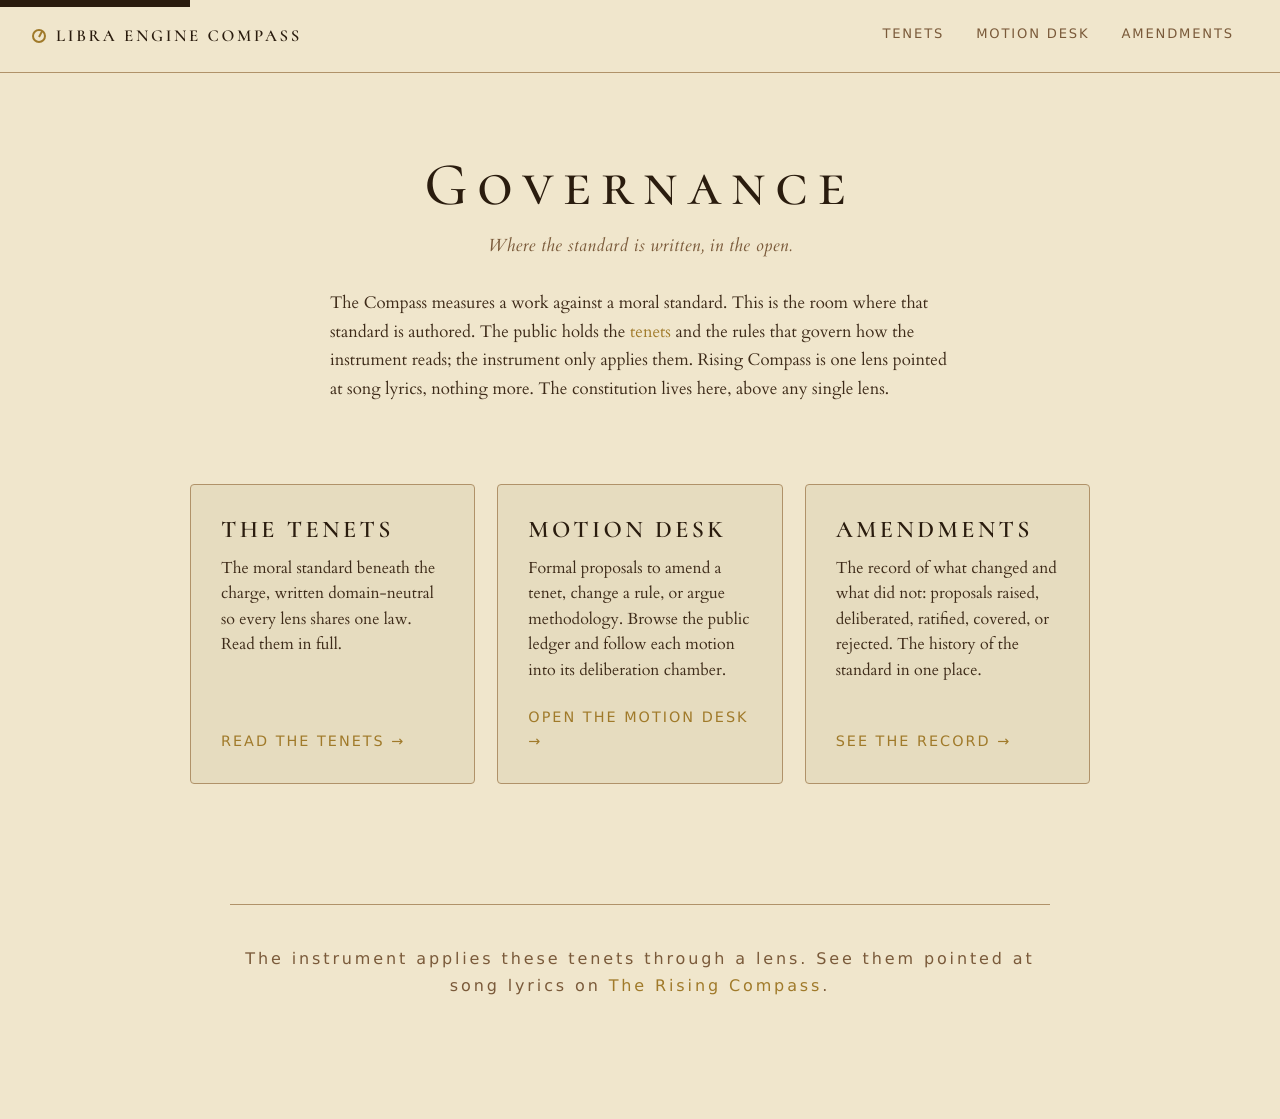
==== backend/governance/static/index.html @ 4e9e2b90 "Decoupling Part 2 Cut 2: the legislature (venue + write-back + edition adoption) The lecg governance" ====
<!DOCTYPE html>
<html lang="en">
<head>
  <meta charset="UTF-8">
  <meta name="viewport" content="width=device-width, initial-scale=1.0">
  <title>Governance &middot; Libra Engine Compass</title>
  <meta name="description" content="The governance venue of the Libra Engine Compass: where the public authors the standard the instrument applies. Read the tenets, the motions in front of them, and the amendment record.">
  <link rel="canonical" href="https://lecg.libraengine.com/">
  <meta property="og:type" content="website">
  <meta property="og:url" content="https://lecg.libraengine.com/">
  <meta property="og:title" content="Governance &middot; Libra Engine Compass">
  <meta property="og:description" content="Where the public authors the standard the instrument applies. Tenets, motions, and the amendment record.">

  <link rel="preconnect" href="https://fonts.googleapis.com">
  <link rel="preconnect" href="https://fonts.gstatic.com" crossorigin>
  <link href="https://fonts.googleapis.com/css2?family=Cardo:ital,wght@0,400;0,700;1,400&family=Cormorant+SC:wght@400;500;600;700&display=swap" rel="stylesheet">

  <link rel="stylesheet" href="motion-desk/motion-desk.css">
  <link rel="stylesheet" href="venue.css">
</head>
<body>
  <a class="skip-nav" href="#main">Skip to content</a>

  <header class="lecg-header">
    <a class="lecg-wordmark" href="/" aria-label="Libra Engine Compass governance home">
      <span class="lecg-wordmark-mark" aria-hidden="true"></span>
      <span>Libra Engine Compass</span>
    </a>
    <nav class="lecg-nav" aria-label="Governance sections">
      <a href="/tenets/">Tenets</a>
      <a href="/motion-desk/">Motion Desk</a>
      <a href="/amendments/">Amendments</a>
    </nav>
  </header>

  <main id="main" class="md-main">

    <section class="md-hero">
      <h1 class="md-title">Governance</h1>
      <p class="md-kicker">Where the standard is written, in the open.</p>
      <p class="md-preamble">
        The Compass measures a work against a moral standard. This is the
        room where that standard is authored. The public holds the
        <a href="/tenets/">tenets</a> and the rules that govern how the
        instrument reads; the instrument only applies them. Rising Compass is
        one lens pointed at song lyrics, nothing more. The constitution lives
        here, above any single lens.
      </p>
    </section>

    <section class="md-doors" aria-label="Where to go">
      <div class="md-door-grid lecg-door-grid">
        <a class="md-door" href="/tenets/">
          <h3 class="md-door-title">The Tenets</h3>
          <p class="md-door-body">
            The moral standard beneath the charge, written domain-neutral so
            every lens shares one law. Read them in full.
          </p>
          <span class="md-door-cta">Read the tenets &rarr;</span>
        </a>
        <a class="md-door" href="/motion-desk/">
          <h3 class="md-door-title">Motion Desk</h3>
          <p class="md-door-body">
            Formal proposals to amend a tenet, change a rule, or argue
            methodology. Browse the public ledger and follow each motion into
            its deliberation chamber.
          </p>
          <span class="md-door-cta">Open the Motion Desk &rarr;</span>
        </a>
        <a class="md-door" href="/amendments/">
          <h3 class="md-door-title">Amendments</h3>
          <p class="md-door-body">
            The record of what changed and what did not: proposals raised,
            deliberated, ratified, covered, or rejected. The history of the
            standard in one place.
          </p>
          <span class="md-door-cta">See the record &rarr;</span>
        </a>
      </div>
    </section>

    <footer class="md-footer">
      <p class="footer-note">
        The instrument applies these tenets through a lens. See them pointed at song lyrics on <a href="https://risingcompass.net/tenets/">The Rising Compass</a>.
      </p>
    </footer>

  </main>

</body>
</html>
---- backend/governance/static/motion-desk/motion-desk.css ----
/* ==========================================================================
   Motion Desk -- formal proposal venue.
   Shares the dark Tenets / Amendments aesthetic (Cardo + Cormorant SC).
   Form vocabulary borrowed from the rest of the site (rc-* tokens) so
   inputs read as part of RC rather than a transplanted form.
   ========================================================================== */

:root {
  /* Cream/brown deliberation palette. Mirrors the tenets dark theme
     but inverted for the venue surfaces (motion desk, amendments,
     chamber). Tenets stay dark on purpose -- the constitution and its
     deliberation room are visually distinct. */
  --md-bg: #f0e6cc;            /* page background (warm cream) */
  --md-bg-soft: #e6dcbf;       /* card / panel surfaces */
  --md-bg-input: #f7efd8;      /* form inputs, raised surfaces */
  --md-ink: #3d2a18;           /* body text (rich brown) */
  --md-ink-bright: #2a1c0e;    /* headings, labels (deep brown) */
  --md-ink-dim: #7a5a3a;       /* chrome (faded brown) */
  --md-rule: #b09269;          /* borders (warm tan) */
  --md-rule-soft: #d4c39b;     /* subtle dividers */
  --md-gold: #a07a2a;          /* gold accent deepened for cream contrast */
  --md-accent: #00a888;        /* teal accent deepened for cream */
  --md-status-filed: #966619;
  --md-status-in-deliberation: #1e5fb0;
  --md-status-ratified: #1f8a3a;
  --md-status-covered: #6f5635;
  --md-status-rejected: #b02824;
  --md-status-challenge: #6a2c9e;

  /* Type stacks. Cormorant SC is reserved for actual heading titles
     only (page H1s, section labels, gate H2, motion / door H3). All
     other chrome -- labels, badges, buttons, tabs, eyebrows, status
     chips -- uses the system sans stack for a quieter read. */
  --md-font-title: 'Cormorant SC', serif;
  --md-font-chrome: -apple-system, BlinkMacSystemFont, "Segoe UI", system-ui, sans-serif;
}

*, *::before, *::after { box-sizing: border-box; }

html, body {
  margin: 0;
  padding: 0;
  background: var(--md-bg);
  color: var(--md-ink);
}

body {
  font-family: 'Cardo', Georgia, 'Times New Roman', serif;
  font-size: 18px;
  line-height: 1.7;
  -webkit-font-smoothing: antialiased;
  -moz-osx-font-smoothing: grayscale;
  text-rendering: geometricPrecision;
}

.sr-only {
  position: absolute; width: 1px; height: 1px;
  padding: 0; margin: -1px; overflow: hidden;
  clip: rect(0, 0, 0, 0); white-space: nowrap; border: 0;
}

.skip-nav {
  position: absolute; top: -40px; left: 0;
  background: var(--md-ink-bright); color: var(--md-bg);
  padding: 8px 16px; z-index: 100;
  text-decoration: none;
  font-family: var(--md-font-chrome);
  letter-spacing: 0.08em;
}
.skip-nav:focus { top: 0; }

/* ----- Main layout ----- */

.md-main {
  max-width: 980px;
  margin: 0 auto;
  padding: 80px 32px 120px;
}

/* ----- Hero ----- */

.md-hero {
  max-width: 720px;
  margin: 0 auto 80px;
  text-align: center;
}

.md-title {
  font-family: var(--md-font-title);
  font-weight: 500;
  font-size: clamp(2.4rem, 5vw, 3.8rem);
  letter-spacing: 0.16em;
  color: var(--md-ink-bright);
  margin: 0 0 12px;
  line-height: 1.1;
}

.md-kicker {
  font-family: 'Cardo', serif;
  font-style: italic;
  font-size: 1.1rem;
  color: var(--md-ink-dim);
  margin: 0 0 28px;
  letter-spacing: 0.02em;
}

/* Small label above the H1 on sub-pages -- breadcrumb-style back link. */
.md-eyebrow {
  font-family: var(--md-font-chrome);
  font-size: 0.78rem;
  letter-spacing: 0.22em;
  text-transform: uppercase;
  color: var(--md-ink-dim);
  margin: 0 0 14px;
}
.md-eyebrow a {
  color: var(--md-ink-dim);
  text-decoration: none;
  border-bottom: 1px solid transparent;
  transition: color 0.2s, border-color 0.2s;
}
.md-eyebrow a:hover {
  color: var(--md-gold);
  border-bottom-color: var(--md-gold);
}

.md-preamble {
  font-size: 1.05rem;
  line-height: 1.7;
  color: var(--md-ink);
  margin: 0 auto;
  max-width: 620px;
  text-align: left;
}

.md-preamble a, .md-record-help a, .md-form-help a, .footer-note a {
  color: var(--md-gold);
  text-decoration: none;
  border-bottom: 1px solid transparent;
  transition: border-color 0.2s;
}
.md-preamble a:hover, .md-record-help a:hover, .md-form-help a:hover, .footer-note a:hover {
  border-bottom-color: var(--md-gold);
}

/* ----- Section labels ----- */

.md-section-label {
  font-family: var(--md-font-title);
  font-weight: 600;
  font-size: clamp(1.3rem, 2.2vw, 1.7rem);
  letter-spacing: 0.18em;
  color: var(--md-ink-bright);
  margin: 0 0 24px;
  text-transform: uppercase;
}

/* ----- Guardrails ----- */

.md-guardrails {
  margin: 0 0 80px;
}

.md-guard-grid {
  display: grid;
  grid-template-columns: 1.1fr 1fr 1fr;
  gap: 18px;
}

.md-guard {
  padding: 22px 22px 20px;
  background: var(--md-bg-soft);
  border: 1px solid var(--md-gold);
  border-radius: 2px;
}
.md-guard h3 {
  font-family: var(--md-font-chrome);
  font-size: 0.92rem;
  letter-spacing: 0.14em;
  text-transform: uppercase;
  color: var(--md-gold);
  margin: 0 0 8px;
  font-weight: 600;
}
.md-guard p {
  font-family: 'Cardo', serif;
  font-size: 0.98rem;
  line-height: 1.55;
  color: var(--md-ink);
  margin: 0;
}
.md-guard-alt {
  border-color: var(--md-rule);
}
.md-guard-alt h3 {
  color: var(--md-ink-dim);
}
.md-guard a {
  color: var(--md-accent);
  text-decoration: none;
  border-bottom: 1px solid transparent;
}
.md-guard a:hover { border-bottom-color: var(--md-accent); }

/* ----- Gate (auth state aware) ----- */

.md-gate {
  max-width: 720px;
  margin: 0 auto 60px;
  padding: 28px 26px;
  background: var(--md-bg-soft);
  border: 1px solid var(--md-rule);
  border-radius: 2px;
  text-align: left;
}

.md-loading {
  font-family: 'Cardo', serif;
  font-style: italic;
  color: var(--md-ink-dim);
  margin: 0;
}

.md-gate-title {
  font-family: var(--md-font-title);
  font-size: 1rem;
  letter-spacing: 0.16em;
  text-transform: uppercase;
  color: var(--md-ink-bright);
  margin: 0 0 8px;
  font-weight: 600;
}

.md-gate-body {
  font-family: 'Cardo', serif;
  font-size: 1rem;
  line-height: 1.6;
  color: var(--md-ink);
  margin: 0 0 16px;
}
.md-gate-body a {
  color: var(--md-gold);
  text-decoration: none;
  border-bottom: 1px solid transparent;
}
.md-gate-body a:hover { border-bottom-color: var(--md-gold); }

.md-gate-cta {
  display: inline-flex;
  align-items: center;
  gap: 8px;
  padding: 11px 22px;
  background: transparent;
  border: 1px solid var(--md-gold);
  border-radius: 2px;
  color: var(--md-gold);
  text-decoration: none;
  font-family: var(--md-font-chrome);
  font-weight: 500;
  font-size: 0.9rem;
  letter-spacing: 0.16em;
  text-transform: uppercase;
  transition: background 0.2s, color 0.2s;
}
.md-gate-cta:hover {
  background: var(--md-ink-bright);
  color: var(--md-bg);
  border-color: var(--md-ink-bright);
}

.md-gate-meta {
  font-family: 'Cardo', serif;
  font-size: 0.88rem;
  font-style: italic;
  color: var(--md-ink-dim);
  margin: 14px 0 0;
}

/* ----- Filing surface ----- */

.md-file {
  max-width: 760px;
  margin: 0 auto 80px;
}

.md-tabbar {
  display: flex;
  gap: 0;
  border-bottom: 1px solid var(--md-rule);
  margin-bottom: 28px;
}

.md-tab {
  flex: 0 0 auto;
  padding: 12px 18px;
  background: transparent;
  border: none;
  border-bottom: 2px solid transparent;
  color: var(--md-ink-dim);
  font-family: var(--md-font-chrome);
  font-weight: 500;
  font-size: 0.85rem;
  letter-spacing: 0.14em;
  text-transform: uppercase;
  cursor: pointer;
  margin-bottom: -1px;
  transition: color 0.2s, border-color 0.2s;
  text-decoration: none;        /* anchors */
}
.md-tab:hover { color: var(--md-ink); }
.md-tab.active {
  color: var(--md-gold);
  border-bottom-color: var(--md-gold);
}

/* Cross-page tabbar: same look, centered under the hero. */
.md-tabbar-routed {
  max-width: 820px;
  margin: 0 auto 36px;
  justify-content: center;
}

.md-form {
  display: flex;
  flex-direction: column;
  gap: 22px;
}

.md-form-help {
  font-family: 'Cardo', serif;
  font-size: 0.98rem;
  line-height: 1.55;
  color: var(--md-ink-dim);
  margin: 0;
  padding: 14px 18px;
  background: var(--md-bg-soft);
  border-left: 2px solid var(--md-gold);
  border-radius: 0 2px 2px 0;
}
.md-form-help em {
  color: var(--md-ink);
  font-style: italic;
}

.md-field {
  display: flex;
  flex-direction: column;
  gap: 6px;
}

.md-field[hidden] {
  display: none;
}

.md-field label {
  font-family: var(--md-font-chrome);
  font-size: 1.17rem;
  letter-spacing: 0.16em;
  text-transform: uppercase;
  color: var(--md-ink-bright);
  font-weight: 600;
  display: flex;
  justify-content: space-between;
  align-items: baseline;
  gap: 12px;
}

.md-field .md-counter {
  font-family: 'Cardo', serif;
  font-style: italic;
  font-size: 0.78rem;
  letter-spacing: 0.02em;
  color: var(--md-ink-dim);
  text-transform: none;
  font-weight: 400;
}
.md-field .md-counter.under {
  color: var(--md-status-rejected);
}

.md-optional {
  font-family: 'Cardo', serif;
  font-style: italic;
  font-size: 0.78rem;
  letter-spacing: 0.02em;
  color: var(--md-ink-dim);
  text-transform: none;
  font-weight: 400;
}
.md-optional a {
  color: var(--md-accent);
  text-decoration: none;
  border-bottom: 1px solid transparent;
}
.md-optional a:hover { border-bottom-color: var(--md-accent); }

.md-field input[type="text"],
.md-field input[type="search"],
.md-field textarea,
.md-field select {
  width: 100%;
  padding: 11px 14px;
  background: var(--md-bg-input);
  color: var(--md-ink-bright);
  border: 1px solid var(--md-rule);
  border-radius: 2px;
  font-family: 'Cardo', serif;
  font-size: 1rem;
  line-height: 1.55;
  outline: none;
  transition: border-color 0.2s;
}
.md-field textarea {
  resize: vertical;
  min-height: 80px;
}
.md-field input:focus,
.md-field textarea:focus,
.md-field select:focus {
  border-color: var(--md-gold);
}

/* ----- Song search dropdown ----- */

.md-search-results {
  position: relative;
  background: var(--md-bg-input);
  border: 1px solid var(--md-rule);
  border-top: none;
  max-height: 260px;
  overflow-y: auto;
  margin-top: -4px;
}
.md-search-result {
  padding: 9px 14px;
  font-family: 'Cardo', serif;
  font-size: 0.95rem;
  color: var(--md-ink);
  cursor: pointer;
  border-bottom: 1px solid var(--md-rule-soft);
  display: flex;
  flex-direction: column;
  gap: 2px;
}
.md-search-result:last-child { border-bottom: none; }
.md-search-result:hover, .md-search-result.focused {
  background: var(--md-rule-soft);
  color: var(--md-ink-bright);
}
.md-search-result .meta {
  font-family: 'Cardo', serif;
  font-style: italic;
  font-size: 0.82rem;
  color: var(--md-ink-dim);
}
.md-search-empty {
  padding: 10px 14px;
  font-family: 'Cardo', serif;
  font-style: italic;
  font-size: 0.9rem;
  color: var(--md-ink-dim);
}

.md-selected-song {
  margin-top: 6px;
  padding: 10px 14px;
  background: var(--md-bg-input);
  border: 1px solid var(--md-gold);
  border-radius: 2px;
  font-family: 'Cardo', serif;
  font-size: 0.95rem;
  color: var(--md-ink-bright);
  display: flex;
  align-items: center;
  gap: 10px;
}
.md-selected-label {
  font-family: var(--md-font-chrome);
  font-size: 0.72rem;
  letter-spacing: 0.14em;
  text-transform: uppercase;
  color: var(--md-gold);
  font-weight: 600;
}
.md-selected-text { flex: 1; }
.md-selected-clear {
  background: transparent;
  border: none;
  color: var(--md-ink-dim);
  font-size: 1.4rem;
  line-height: 1;
  padding: 0 2px;
  cursor: pointer;
}
.md-selected-clear:hover { color: var(--md-status-rejected); }

/* ----- Submit button + status ----- */

.md-form-actions {
  display: flex;
  align-items: center;
  gap: 18px;
  flex-wrap: wrap;
  margin-top: 6px;
}

.md-submit {
  padding: 12px 26px;
  background: transparent;
  border: 1px solid var(--md-gold);
  border-radius: 2px;
  color: var(--md-gold);
  font-family: var(--md-font-chrome);
  font-weight: 500;
  font-size: 0.95rem;
  letter-spacing: 0.16em;
  text-transform: uppercase;
  cursor: pointer;
  transition: background 0.2s, color 0.2s;
}
.md-submit:hover:not(:disabled) {
  background: var(--md-ink-bright);
  color: var(--md-bg);
  border-color: var(--md-ink-bright);
}
.md-submit:disabled {
  opacity: 0.5;
  cursor: not-allowed;
}

.md-form-status {
  font-family: 'Cardo', serif;
  font-size: 0.92rem;
  margin: 0;
  flex: 1;
  min-width: 0;
}
.md-form-status.success { color: var(--md-status-ratified); }
.md-form-status.error { color: var(--md-status-rejected); }

/* ----- Public record list ----- */

.md-record {
  max-width: 820px;
  margin: 0 auto;
}

.md-record-help {
  font-family: 'Cardo', serif;
  font-style: italic;
  font-size: 0.98rem;
  color: var(--md-ink-dim);
  margin: 0 0 24px;
}

.md-filter-row {
  display: flex;
  flex-wrap: wrap;
  gap: 4px;
  margin-bottom: 14px;
}

.md-filter {
  padding: 6px 14px;
  background: transparent;
  border: 1px solid var(--md-rule);
  border-radius: 2px;
  color: var(--md-ink-dim);
  font-family: var(--md-font-chrome);
  font-weight: 500;
  font-size: 0.78rem;
  letter-spacing: 0.12em;
  text-transform: uppercase;
  cursor: pointer;
  transition: border-color 0.2s, color 0.2s;
}
.md-filter:hover {
  border-color: var(--md-gold);
  color: var(--md-gold);
}
.md-filter.active {
  border-color: var(--md-gold);
  color: var(--md-gold);
}

.md-record-list {
  display: flex;
  flex-direction: column;
  gap: 14px;
  margin-top: 22px;
}

.md-motion {
  padding: 20px 22px;
  background: var(--md-bg-soft);
  border: 1px solid var(--md-rule);
  border-left: 3px solid var(--md-status-color, var(--md-rule));
  border-radius: 2px;
}

.md-motion-head {
  display: flex;
  flex-wrap: wrap;
  align-items: center;
  gap: 10px;
  margin-bottom: 10px;
  font-family: var(--md-font-chrome);
  font-size: 0.78rem;
  letter-spacing: 0.12em;
  text-transform: uppercase;
}
.md-motion-type {
  color: var(--md-status-color, var(--md-ink-dim));
  font-weight: 700;
}
.md-motion-status {
  padding: 2px 8px;
  background: var(--md-bg-input);
  border: 1px solid var(--md-status-color, var(--md-rule));
  color: var(--md-status-color, var(--md-ink-dim));
  border-radius: 2px;
  letter-spacing: 0.12em;
}
.md-motion-filer {
  color: var(--md-ink);
  font-family: 'Cardo', serif;
  font-size: 0.85rem;
  letter-spacing: 0.02em;
  font-style: italic;
  text-transform: none;
}
.md-motion-verified {
  font-family: var(--md-font-chrome);
  font-weight: 600;
  font-size: 0.65rem;
  letter-spacing: 0.14em;
  background: var(--md-accent);
  color: var(--md-bg);
  padding: 1px 6px;
  border-radius: 2px;
}
.md-motion-date {
  color: var(--md-ink-dim);
  font-family: 'Cardo', serif;
  font-size: 0.85rem;
  letter-spacing: 0.02em;
  text-transform: none;
  margin-left: auto;
}

.md-motion-claim {
  font-family: var(--md-font-title);
  font-size: 1.2rem;
  font-weight: 500;
  color: var(--md-ink-bright);
  margin: 0 0 8px;
  line-height: 1.3;
  letter-spacing: 0.02em;
}

.md-motion-target {
  font-family: 'Cardo', serif;
  font-size: 0.92rem;
  color: var(--md-ink-dim);
  margin: 0 0 10px;
}
.md-motion-target b { color: var(--md-ink); font-weight: 700; }
.md-motion-target code {
  font-family: 'Courier New', monospace;
  color: var(--md-gold);
  background: var(--md-bg-input);
  padding: 1px 6px;
  border-radius: 2px;
  font-size: 0.88rem;
}

.md-motion-reasoning {
  font-family: 'Cardo', serif;
  font-size: 0.98rem;
  line-height: 1.65;
  color: var(--md-ink);
  margin: 6px 0 0;
  white-space: pre-wrap;
  word-wrap: break-word;
  max-height: 6em;
  overflow: hidden;
  position: relative;
}
.md-motion-reasoning.expanded { max-height: none; }
.md-motion-reasoning.collapsed::after {
  content: '';
  position: absolute;
  bottom: 0; left: 0; right: 0;
  height: 1.6em;
  background: linear-gradient(180deg, transparent, var(--md-bg-soft));
  pointer-events: none;
}

.md-motion-expand {
  background: transparent;
  border: none;
  color: var(--md-gold);
  font-family: var(--md-font-chrome);
  font-size: 0.78rem;
  letter-spacing: 0.12em;
  text-transform: uppercase;
  cursor: pointer;
  margin-top: 6px;
  padding: 0;
}

.md-motion-citations {
  margin: 10px 0 0;
  font-family: 'Cardo', serif;
  font-size: 0.88rem;
  color: var(--md-ink-dim);
}
.md-motion-citations a {
  color: var(--md-accent);
  text-decoration: none;
  word-break: break-all;
}
.md-motion-citations a:hover { text-decoration: underline; }
.md-motion-citations .label {
  font-family: var(--md-font-chrome);
  font-size: 0.7rem;
  letter-spacing: 0.14em;
  text-transform: uppercase;
  color: var(--md-ink-dim);
  margin-right: 6px;
}

.md-motion-resolution {
  margin: 12px 0 0;
  padding: 10px 14px;
  background: var(--md-bg-input);
  border-left: 2px solid var(--md-status-color, var(--md-gold));
}
.md-motion-resolution .label {
  display: block;
  font-family: var(--md-font-chrome);
  font-size: 0.7rem;
  letter-spacing: 0.14em;
  text-transform: uppercase;
  color: var(--md-status-color, var(--md-ink-dim));
  margin-bottom: 4px;
  font-weight: 600;
}
.md-motion-resolution p {
  font-family: 'Cardo', serif;
  font-size: 0.95rem;
  line-height: 1.6;
  color: var(--md-ink);
  margin: 0;
}

.md-motion-chamber-link {
  display: inline-block;
  margin-top: 12px;
  font-family: var(--md-font-chrome);
  font-size: 0.82rem;
  letter-spacing: 0.12em;
  text-transform: uppercase;
  color: var(--md-gold);
  text-decoration: none;
  border-bottom: 1px solid transparent;
  transition: border-color 0.15s;
}
.md-motion-chamber-link:hover { border-bottom-color: var(--md-gold); }

.md-empty {
  font-family: 'Cardo', serif;
  font-style: italic;
  font-size: 0.95rem;
  color: var(--md-ink-dim);
  padding: 12px 0;
  margin: 0;
}

/* ----- Footer ----- */

.md-footer {
  margin: 120px auto 0;
  padding-top: 40px;
  border-top: 1px solid var(--md-rule);
  text-align: center;
  max-width: 820px;
}

.footer-note {
  font-family: var(--md-font-chrome);
  font-size: 1rem;
  letter-spacing: 0.18em;
  color: var(--md-ink-dim);
  margin: 0;
}

/* ----- Landing page: two doors ----- */

.md-doors {
  max-width: 900px;
  margin: 0 auto 60px;
}

.md-door-grid {
  display: grid;
  grid-template-columns: 1fr 1fr;
  gap: 22px;
}

.md-door {
  display: flex;
  flex-direction: column;
  padding: 32px 30px 28px;
  background: var(--md-bg-soft);
  border: 1px solid var(--md-rule);
  border-radius: 4px;
  text-decoration: none;
  color: var(--md-ink);
  transition: border-color 0.2s, transform 0.2s, box-shadow 0.2s;
}
.md-door:hover {
  border-color: var(--md-gold);
  transform: translateY(-2px);
  box-shadow: 0 8px 24px rgba(0, 0, 0, 0.08);
}

.md-door-title {
  font-family: var(--md-font-title);
  font-weight: 600;
  font-size: 1.5rem;
  letter-spacing: 0.14em;
  text-transform: uppercase;
  color: var(--md-ink-bright);
  margin: 0 0 12px;
  line-height: 1.1;
}

.md-door-body {
  font-family: 'Cardo', serif;
  font-size: 1rem;
  line-height: 1.6;
  color: var(--md-ink);
  margin: 0 0 22px;
  flex: 1;
}

.md-door-cta {
  font-family: var(--md-font-chrome);
  font-weight: 500;
  font-size: 0.9rem;
  letter-spacing: 0.14em;
  text-transform: uppercase;
  color: var(--md-gold);
}
.md-door:hover .md-door-cta {
  color: var(--md-ink-bright);
}

@media (max-width: 760px) {
  .md-door-grid { grid-template-columns: 1fr; }
  .md-door { padding: 26px 22px 22px; }
}

/* ----- File-a-motion: subtle panel emphasis ----- */

.md-file {
  /* Slightly deeper cream than the page background so the form area
     reads as its own room. No inversion needed -- the whole page is
     already cream. */
  background: #e8ddc0;
  padding: 36px 36px 40px;
  border-radius: 4px;
  border: 1px solid var(--md-rule-soft);
  box-shadow: 0 1px 0 rgba(0, 0, 0, 0.04);
}

/* The form-help banner inside .md-file goes one shade deeper still
   so it sits visibly above the panel surface. */
.md-file .md-form-help {
  background: #ddcfaa;
}

/* ----- Mobile ----- */

@media (max-width: 760px) {
  .md-main { padding: 56px 20px 80px; }
  .md-hero { margin-bottom: 56px; }
  .md-guard-grid { grid-template-columns: 1fr; }
  .md-file { margin-bottom: 56px; }
  .md-motion-date { margin-left: 0; }
}
---- backend/governance/static/venue.css ----
/* ==========================================================================
   Libra Engine Compass governance venue -- shared standalone header + nav.
   Reuses the cream/brown deliberation tokens declared in motion-desk.css
   (--md-*), so this file only styles the venue chrome, not the palette.
   ========================================================================== */

.lecg-header {
  display: flex;
  flex-wrap: wrap;
  justify-content: space-between;
  align-items: center;
  gap: 16px;
  padding: 18px 32px;
  border-bottom: 1px solid var(--md-rule);
  background: var(--md-bg);
}

.lecg-wordmark {
  display: inline-flex;
  align-items: center;
  gap: 10px;
  color: var(--md-ink-bright);
  text-decoration: none;
  font-family: 'Cormorant SC', serif;
  font-weight: 600;
  font-size: 1.05rem;
  letter-spacing: 0.16em;
  text-transform: uppercase;
  transition: color 0.2s;
}
.lecg-wordmark:hover { color: var(--md-gold); }

.lecg-wordmark-mark {
  width: 14px;
  height: 14px;
  border: 2px solid var(--md-gold);
  border-radius: 50%;
  position: relative;
  flex: 0 0 auto;
}
.lecg-wordmark-mark::after {
  content: '';
  position: absolute;
  top: 50%;
  left: 50%;
  width: 2px;
  height: 7px;
  background: var(--md-gold);
  transform: translate(-50%, -85%) rotate(28deg);
  transform-origin: bottom center;
}

.lecg-nav {
  display: flex;
  flex-wrap: wrap;
  gap: 6px 4px;
}
.lecg-nav a {
  padding: 6px 14px;
  color: var(--md-ink-dim);
  text-decoration: none;
  font-family: var(--md-font-chrome);
  font-weight: 500;
  font-size: 0.82rem;
  letter-spacing: 0.14em;
  text-transform: uppercase;
  border-bottom: 2px solid transparent;
  transition: color 0.2s, border-color 0.2s;
}
.lecg-nav a:hover { color: var(--md-ink-bright); }
.lecg-nav a[aria-current="page"] {
  color: var(--md-gold);
  border-bottom-color: var(--md-gold);
}

/* Participation notice -- shown when a write action (file a motion, post an
   argument) is attempted while shared sign-in is still being wired. Reuses the
   cream/brown gate surface from motion-desk.css. */
.lecg-notice {
  max-width: 720px;
  margin: 0 auto 60px;
  padding: 22px 26px;
  background: var(--md-bg-soft);
  border: 1px solid var(--md-gold);
  border-left: 3px solid var(--md-gold);
  border-radius: 2px;
}
.lecg-notice[hidden] { display: none; }
.lecg-notice-title {
  font-family: var(--md-font-title);
  font-size: 1rem;
  letter-spacing: 0.16em;
  text-transform: uppercase;
  color: var(--md-ink-bright);
  margin: 0 0 8px;
  font-weight: 600;
}
.lecg-notice-body {
  font-family: 'Cardo', serif;
  font-size: 1rem;
  line-height: 1.6;
  color: var(--md-ink);
  margin: 0;
}

/* Landing page: three doors instead of two. */
.lecg-door-grid {
  grid-template-columns: repeat(3, 1fr);
}

@media (max-width: 900px) {
  .lecg-door-grid { grid-template-columns: 1fr; }
}

@media (max-width: 640px) {
  .lecg-header { padding: 16px 20px; }
}
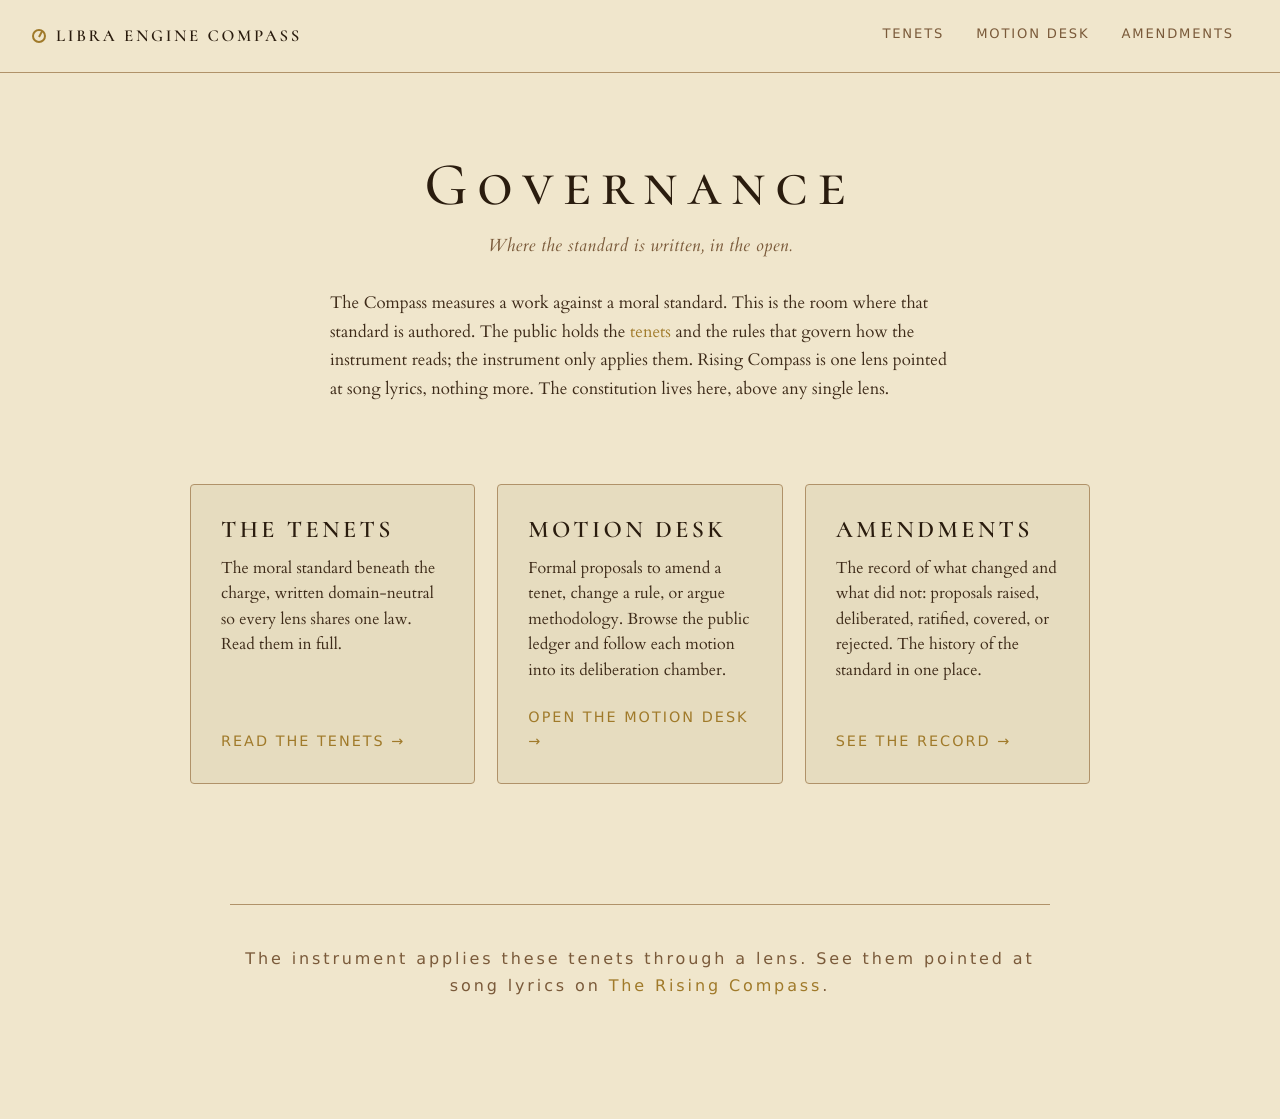
==== commit 5967ebfb: "Remove skip-nav link + styles from governance/tenets pages Strips the "Skip to content" a11y link an" ====
--- a/backend/governance/static/index.html
+++ b/backend/governance/static/index.html
@@ -19,7 +19,6 @@
   <link rel="stylesheet" href="venue.css">
 </head>
 <body>
-  <a class="skip-nav" href="#main">Skip to content</a>
 
   <header class="lecg-header">
     <a class="lecg-wordmark" href="/" aria-label="Libra Engine Compass governance home">
--- a/backend/governance/static/motion-desk/motion-desk.css
+++ b/backend/governance/static/motion-desk/motion-desk.css
@@ -59,15 +59,6 @@
   clip: rect(0, 0, 0, 0); white-space: nowrap; border: 0;
 }
 
-.skip-nav {
-  position: absolute; top: -40px; left: 0;
-  background: var(--md-ink-bright); color: var(--md-bg);
-  padding: 8px 16px; z-index: 100;
-  text-decoration: none;
-  font-family: var(--md-font-chrome);
-  letter-spacing: 0.08em;
-}
-.skip-nav:focus { top: 0; }
 
 /* ----- Main layout ----- */
 
